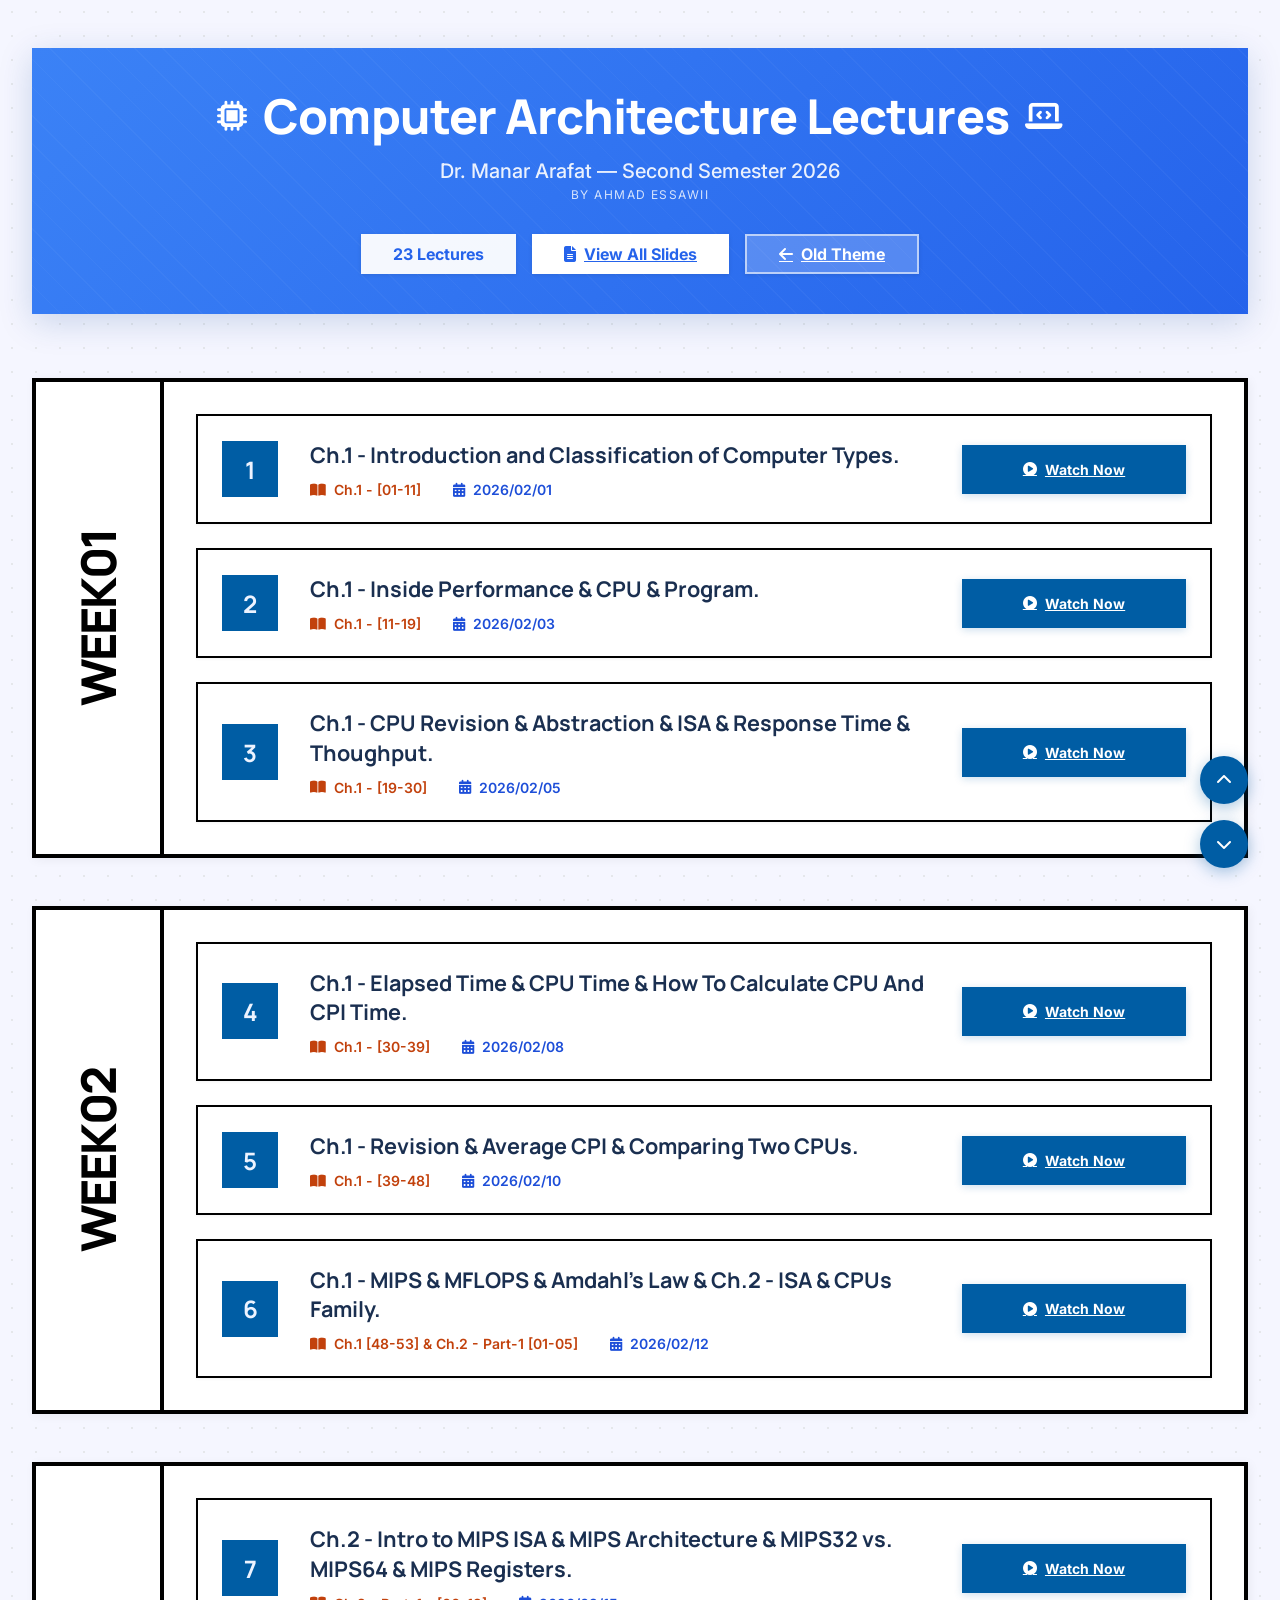
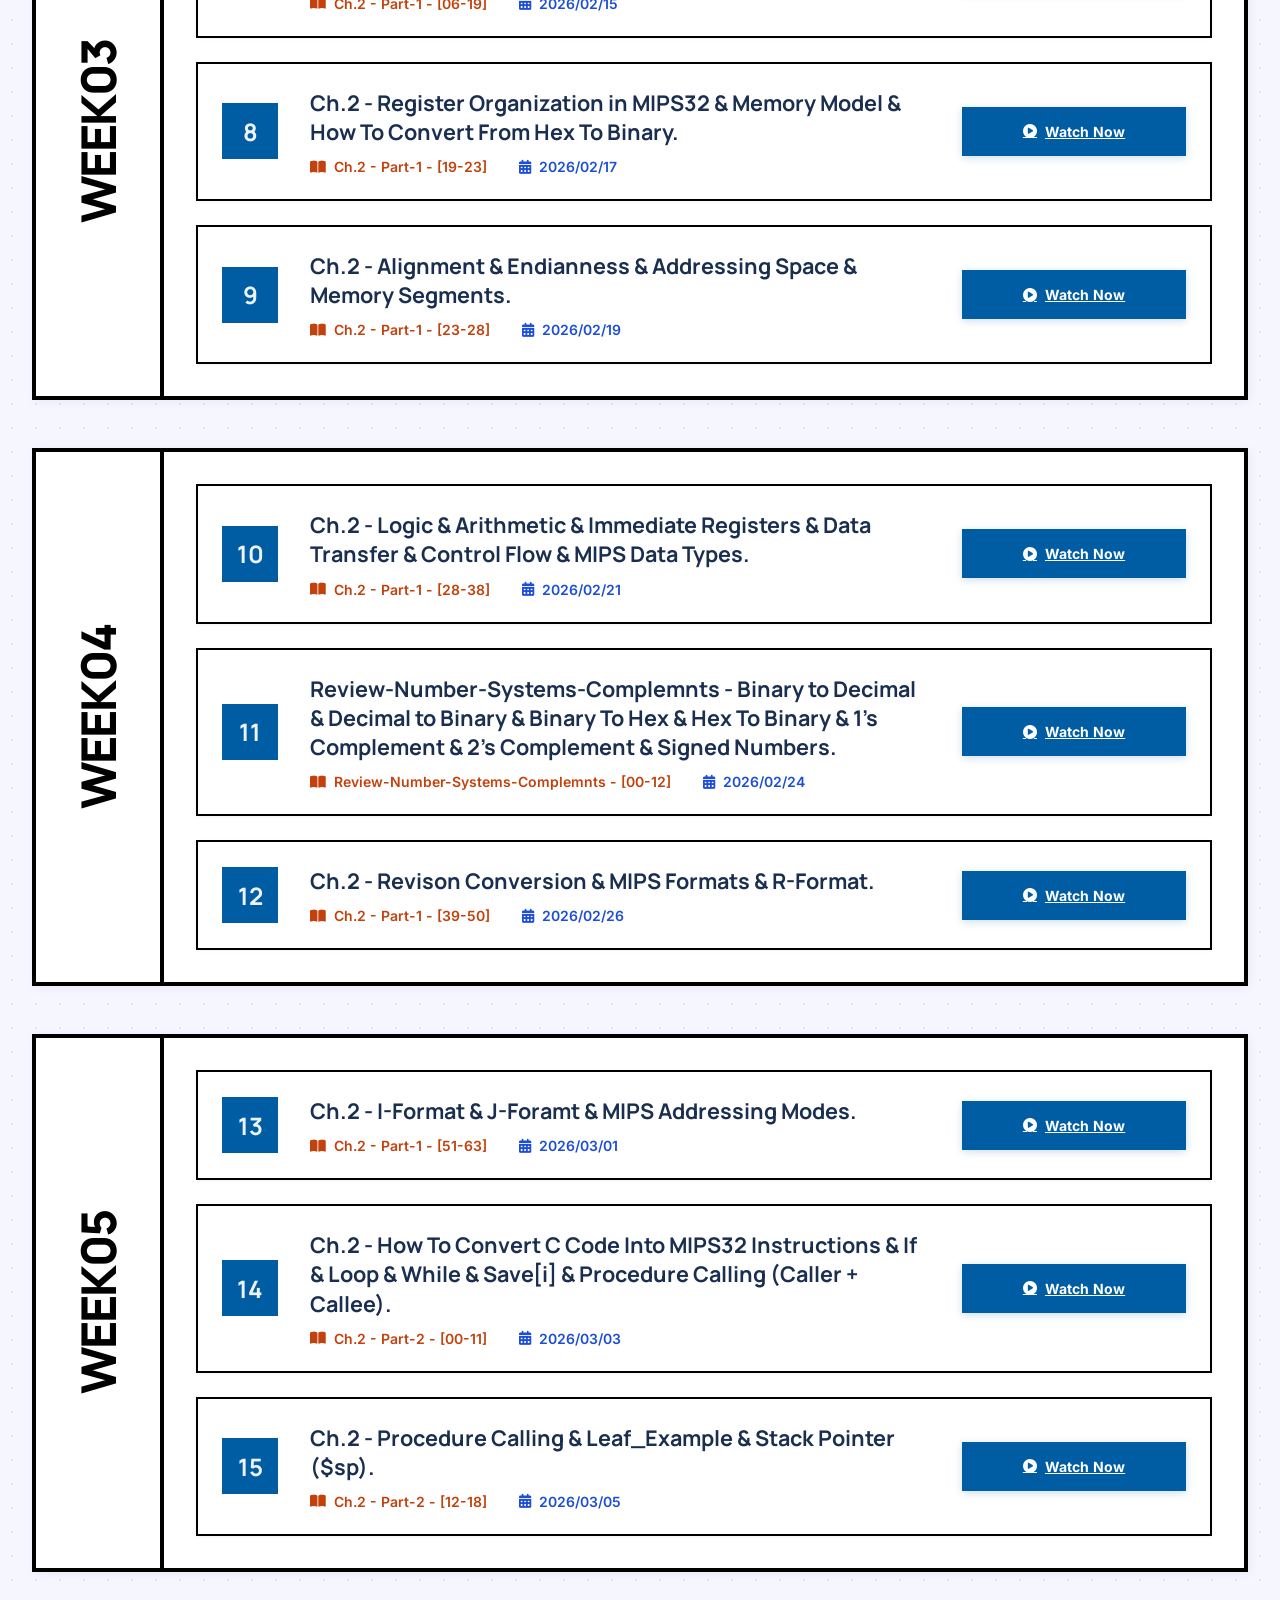
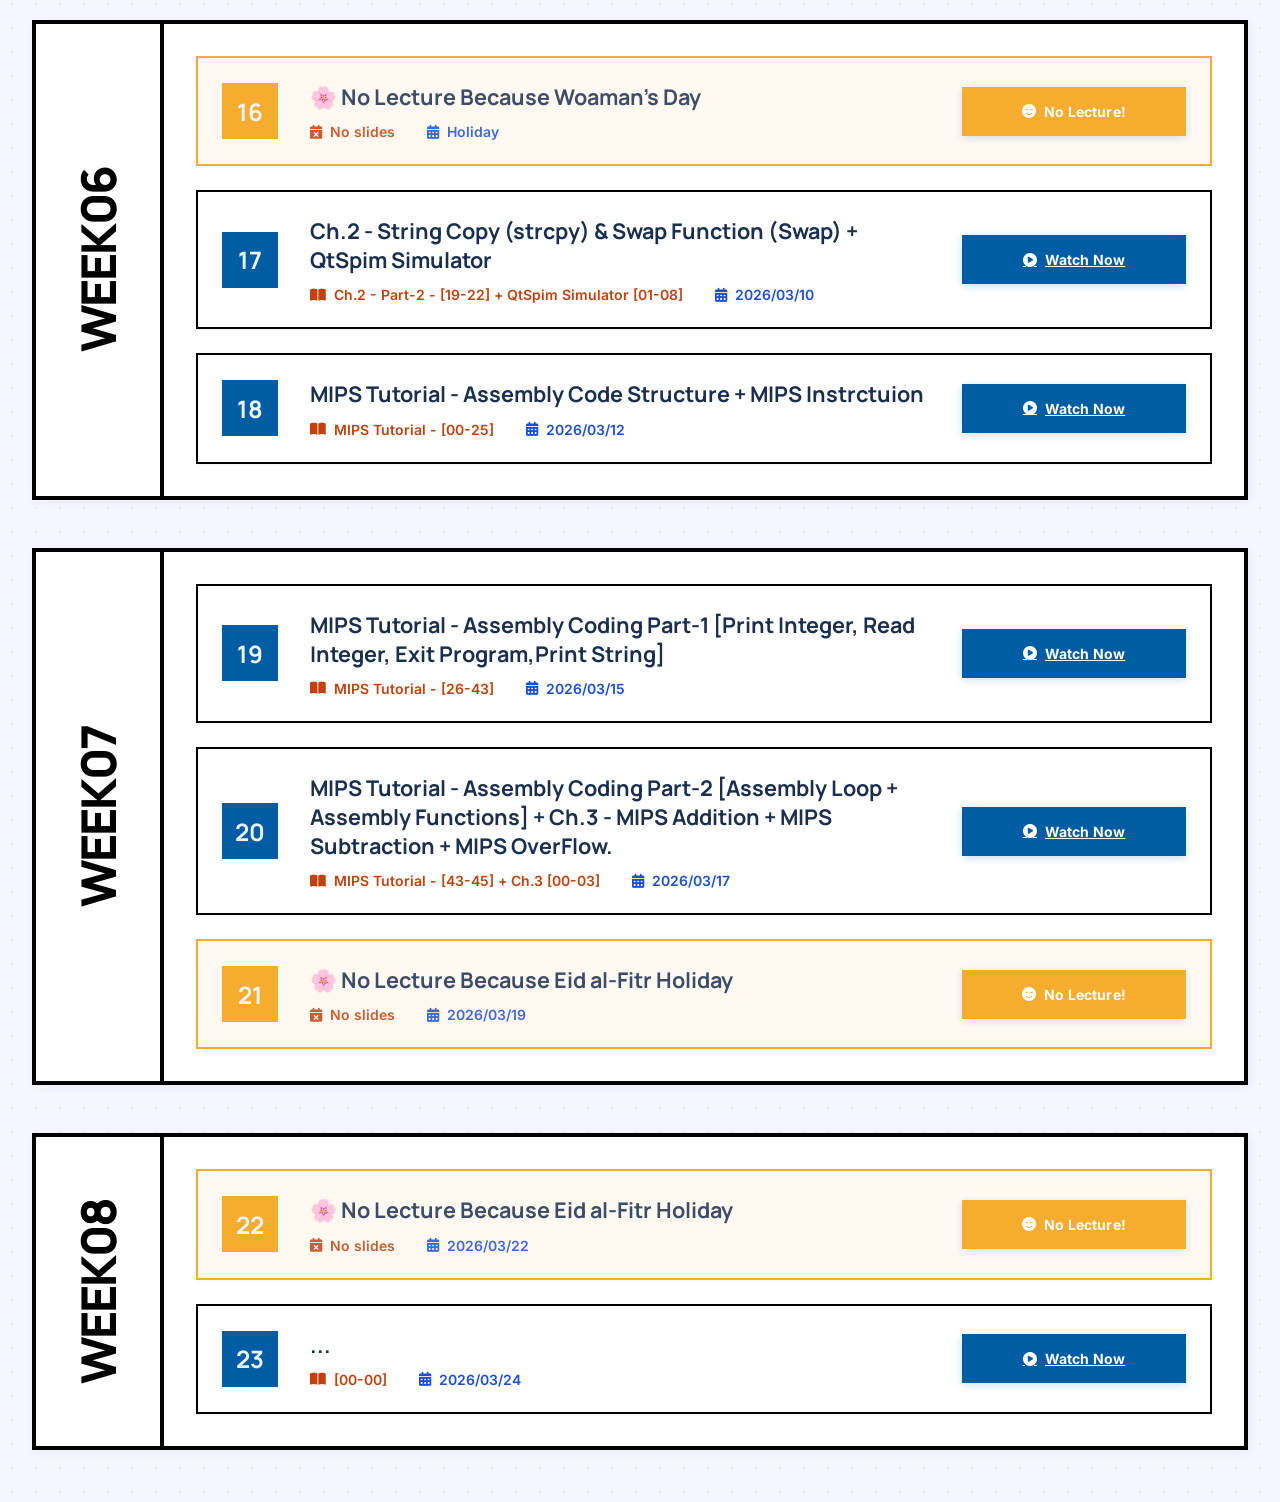
==== newTheme/index.html @ 85b8fc2b "update everything xd" ====
<!doctype html>
<html lang="en">

<head>
  <meta charset="utf-8" />
  <meta name="viewport" content="width=device-width, initial-scale=1.0" />
  <title>Computer Architecture Lectures</title>
  <link rel="stylesheet" href="https://cdnjs.cloudflare.com/ajax/libs/font-awesome/6.5.1/css/all.min.css" />
  <link rel="preconnect" href="https://fonts.googleapis.com" />
  <link rel="preconnect" href="https://fonts.gstatic.com" crossorigin />
  <link
    href="https://fonts.googleapis.com/css2?family=Manrope:wght@400;600;700;800;900&family=IBM+Plex+Mono:wght@400;600;700&family=Inter:wght@400;500;600&display=swap"
    rel="stylesheet" />
  <link rel="stylesheet" href="style.css" />
</head>

<body>
  <div class="page-wrapper" id="header">
    <div class="floating-nav">
      <button class="nav-btn" onclick="window.scrollTo({ top: 0, behavior: 'smooth' })" title="Back to Top">
        <i class="fa-solid fa-chevron-up"></i>
      </button>
      <button class="nav-btn" onclick="
            document
              .getElementById('bottom')
              .scrollIntoView({ behavior: 'smooth' })
          " title="Go to Bottom">
        <i class="fa-solid fa-chevron-down"></i>
      </button>
    </div>

    <main class="main-container">
      <section class="hero-section">
        <div class="hero-inner">
          <div class="hero-title-row">
            <i class="fa-solid fa-microchip hero-icon"></i>
            <h1 class="hero-title">Computer Architecture Lectures</h1>
            <i class="fa-solid fa-laptop-code hero-icon"></i>
          </div>
          <p class="hero-subtitle">
            Dr. Manar Arafat &mdash; Second Semester 2026
          </p>
          <p class="hero-byline">By Ahmad Essawii</p>
          <div class="hero-actions">
            <div class="hero-badge" id="total-lectures">Loading...</div>
            <a href="https://drive.google.com/drive/folders/1Nu-V8_5ODgDpgVkBrkpNK0esHLSWMZ2d" target="_blank" class="hero-btn">
              <i class="fa-solid fa-file-lines"></i>
              View All Slides
            </a>
            <a href="../old_theme/index.html" class="hero-btn" style="background:#fff3; color:#fff; border: 2px solid rgba(255,255,255,0.6);">
              <i class="fa-solid fa-arrow-left"></i>
              Old Theme
            </a>
          </div>
        </div>
      </section>

      <div class="weeks-container" id="weeks-container"></div>

      <div class="bottom-spacer" id="bottom"></div>
    </main>
  </div>

  <script src="script.js"></script>
</body>

</html>
---- newTheme/style.css ----
/* ===== IMPORTS ===== */
@import url('https://fonts.googleapis.com/css2?family=Manrope:wght@400;600;700;800;900&family=IBM+Plex+Mono:wght@400;600;700&family=Inter:wght@400;500;600&display=swap');
@import url('https://cdnjs.cloudflare.com/ajax/libs/font-awesome/6.5.1/css/all.min.css');

/* ===== CSS VARIABLES ===== */
:root {
  --primary: #005da4;
  --primary-dim: #00518f;
  --primary-container: #4fa4ff;
  --on-primary: #edf3ff;
  --surface: #f5f6ff;
  --surface-container: #dfe8ff;
  --surface-container-low: #ecf0ff;
  --surface-container-lowest: #ffffff;
  --on-surface: #1a2f50;
  --on-surface-variant: #485c80;
  --outline: #63779d;
  --outline-variant: #9aadd6;
  --background: #f5f6ff;
  --secondary: #a83206;
  --tertiary: #7c40a2;
  --error: #b31b25;

  --font-headline: 'Manrope', sans-serif;
  --font-body: 'Inter', sans-serif;
  --font-mono: 'IBM Plex Mono', monospace;

  --border-black: 4px solid #000;
  --card-border: 2px solid #000000;
  --transition-base: 0.2s ease;
  --shadow-card: 0 1px 3px rgba(0, 0, 0, 0.05);
  --shadow-card-hover: 0 2px 6px rgba(0, 0, 0, 0.08);
  --shadow-section: 2px 2px 10px 0px rgba(0, 0, 0, 0.05);
  --shadow-hero: 0 8px 32px rgba(0, 60, 140, 0.18);
  --radius: 0rem;
}

/* ===== RESET & BASE ===== */
*, *::before, *::after {
  box-sizing: border-box;
  margin: 0;
  padding: 0;
}

html {
  scroll-behavior: smooth;
  font-size: 16px;
}

body {
  font-family: var(--font-body);
  background-color: var(--background);
  color: var(--on-surface);
  min-height: 100vh;
  background-image: radial-gradient(#e5e7eb 1px, transparent 1px);
  background-size: 24px 24px;
  padding: 3rem 0;
  transition: background-color 0.3s, color 0.3s;
  -webkit-font-smoothing: antialiased;
}

/* ===== SELECTION ===== */
::selection {
  background-color: var(--primary-container);
  color: #002444;
}

/* ===== LAYOUT ===== */
.page-wrapper {
  min-height: 100vh;
  position: relative;
}

.main-container {
  max-width: 1900px;
  margin: 0 auto;
  padding: 0 1rem;
}

@media (min-width: 768px) {
  .main-container {
    padding: 0 2rem;
  }
}

/* ===== FLOATING NAV BUTTONS ===== */
.floating-nav {
  position: fixed;
  bottom: 2rem;
  right: 2rem;
  z-index: 50;
  display: flex;
  flex-direction: column;
  gap: 1rem;
}

.nav-btn {
  display: flex;
  align-items: center;
  justify-content: center;
  width: 3rem;
  height: 3rem;
  background-color: var(--primary);
  color: #fff;
  border: none;
  border-radius: 9999px;
  cursor: pointer;
  box-shadow: 0 4px 16px rgba(0, 93, 164, 0.35);
  transition: transform var(--transition-base), box-shadow var(--transition-base);
  font-size: 1rem;
}

.nav-btn:hover {
  transform: scale(1.1);
  box-shadow: 0 6px 20px rgba(0, 93, 164, 0.45);
}

/* ===== HERO SECTION ===== */
.hero-section {
  background: linear-gradient(135deg, #3b82f6 0%, #2563eb 100%);
  padding: 2.5rem;
  color: #fff;
  text-align: center;
  margin-bottom: 4rem;
  box-shadow: var(--shadow-hero);
  border-radius: var(--radius);
  position: relative;
  overflow: hidden;
}

.hero-section::before {
  content: '';
  position: absolute;
  inset: 0;
  background: repeating-linear-gradient(
    45deg,
    rgba(255,255,255,0.03) 0px,
    rgba(255,255,255,0.03) 1px,
    transparent 1px,
    transparent 20px
  );
  pointer-events: none;
}

.hero-inner {
  position: relative;
  z-index: 1;
}

.hero-title-row {
  display: flex;
  align-items: center;
  justify-content: center;
  gap: 1rem;
  margin-bottom: 1rem;
}

.hero-icon {
  font-size: 1.875rem;
}

.hero-title {
  font-family: var(--font-headline);
  font-size: clamp(1.75rem, 5vw, 3rem);
  font-weight: 800;
  line-height: 1.15;
  letter-spacing: -0.02em;
}

.hero-subtitle {
  font-size: 1.25rem;
  opacity: 0.9;
  margin-bottom: 0.25rem;
  font-weight: 500;
}

.hero-byline {
  font-size: 0.75rem;
  text-transform: uppercase;
  letter-spacing: 0.12em;
  opacity: 0.8;
  margin-bottom: 2rem;
}

.hero-actions {
  display: flex;
  justify-content: center;
  gap: 1rem;
  flex-wrap: wrap;
}

.hero-badge {
  background-color: rgba(255, 255, 255, 0.95);
  color: #2563eb;
  padding: 0.5rem 2rem;
  font-weight: 700;
  font-size: 1rem;
  border-radius: var(--radius);
  box-shadow: 0 1px 4px rgba(0,0,0,0.1);
  display: inline-flex;
  align-items: center;
}

.hero-btn {
  background-color: #fff;
  color: #2563eb;
  padding: 0.5rem 2rem;
  font-weight: 700;
  font-size: 1rem;
  border-radius: var(--radius);
  border: none;
  cursor: pointer;
  display: inline-flex;
  align-items: center;
  gap: 0.5rem;
  box-shadow: 0 1px 4px rgba(0,0,0,0.1);
  transition: background-color var(--transition-base);
  font-family: var(--font-body);
}

.hero-btn:hover {
  background-color: #eff6ff;
}

/* ===== WEEKS CONTAINER ===== */
.weeks-container {
  display: flex;
  flex-direction: column;
  gap: 3rem;
}

/* ===== WEEK BLOCK ===== */
.week-block {
  display: flex;
  border: var(--border-black);
  background-color: var(--surface-container-lowest);
  box-shadow: var(--shadow-section);
}

/* ===== WEEK LABEL (VERTICAL TEXT) ===== */
.week-label-col {
  width: 8rem;
  background-color: var(--surface-container-lowest);
  border-right: var(--border-black);
  display: flex;
  align-items: center;
  justify-content: center;
  padding: 3rem 0;
  flex-shrink: 0;
}

.week-label-text {
  writing-mode: vertical-rl;
  transform: rotate(180deg);
  font-family: var(--font-headline);
  font-weight: 900;
  font-size: 3rem;
  letter-spacing: -0.04em;
  text-transform: uppercase;
  color: #000;
  line-height: 1;
}

/* ===== WEEK CONTENT ===== */
.week-content {
  flex: 1;
  padding: 2rem;
  display: flex;
  flex-direction: column;
  gap: 1.5rem;
}

/* ===== LECTURE CARD ===== */
.lecture-card {
  border: var(--card-border);
  background-color: var(--surface-container-lowest);
  padding: 1.5rem;
  display: flex;
  flex-direction: column;
  align-items: center;
  gap: 2rem;
  box-shadow: var(--shadow-card);
  transition: transform var(--transition-base), box-shadow var(--transition-base);
  border-radius: var(--radius);
}

.lecture-card:hover {
  transform: translateY(-1px);
  box-shadow: var(--shadow-card-hover);
}

@media (min-width: 1024px) {
  .lecture-card {
    flex-direction: row;
  }
}

/* ===== LECTURE NUMBER BADGE ===== */
.lecture-number {
  flex-shrink: 0;
}

.lecture-num-badge {
  background-color: var(--primary);
  color: var(--on-primary);
  width: 3.5rem;
  height: 3.5rem;
  display: flex;
  align-items: center;
  justify-content: center;
  font-weight: 700;
  font-size: 1.5rem;
  font-family: var(--font-headline);
  border-radius: var(--radius);
  flex-shrink: 0;
}

/* ===== LECTURE INFO ===== */
.lecture-info {
  flex: 1;
  text-align: left;
}

.lecture-title {
  font-family: var(--font-headline);
  font-size: 1.35rem;
  font-weight: 700;
  color: var(--on-surface);
  margin-bottom: 0.75rem;
  line-height: 1.35;
}

.lecture-meta {
  display: flex;
  flex-wrap: wrap;
  gap: 2rem;
}

.meta-item {
  display: flex;
  align-items: center;
  gap: 0.5rem;
  font-size: 0.875rem;
  font-weight: 600;
}

.meta-item.chapter {
  color: #c2410c;
}

.meta-item.date {
  color: #1d4ed8;
}

/* ===== WATCH BUTTON ===== */
.watch-btn-wrap {
  flex-shrink: 0;
  width: 100%;
}

@media (min-width: 1024px) {
  .watch-btn-wrap {
    width: auto;
  }
}

.watch-btn {
  width: 100%;
  background-color: var(--primary);
  color: #fff;
  border: none;
  border-radius: var(--radius);
  padding: 1rem 2rem;
  font-size: 0.875rem;
  font-weight: 700;
  font-family: var(--font-body);
  display: inline-flex;
  align-items: center;
  justify-content: center;
  gap: 0.5rem;
  cursor: pointer;
  box-shadow: 0 2px 8px rgba(0, 93, 164, 0.2);
  transition: background-color var(--transition-base), box-shadow var(--transition-base), transform var(--transition-base);
  min-width: 14rem;
  letter-spacing: 0.01em;
}

@media (min-width: 1024px) {
  .watch-btn {
    width: 14rem;
  }
}

.watch-btn:hover {
  background-color: var(--primary-dim);
  box-shadow: 0 4px 12px rgba(0, 93, 164, 0.3);
  transform: translateY(-1px);
}

.watch-btn:active {
  transform: translateY(0);
}

/* ===== HOLIDAY CARD VARIANT ===== */
.lecture-card--holiday {
  background-color: #fff9f0;
  border-color: #f59e0b;
  opacity: 0.85;
}

.lecture-num-badge--holiday {
  background-color: #f59e0b;
}

.watch-btn--holiday {
  background-color: #f59e0b;
  cursor: pointer;
}

.watch-btn--holiday:hover {
  background-color: #d97706;
}

/* ===== SPACER ===== */
.bottom-spacer {
  height: 0.25rem;
}

/* ===== RESPONSIVE ADJUSTMENTS ===== */
@media (max-width: 640px) {
  .hero-title-row {
    flex-direction: column;
    gap: 0.5rem;
  }

  .hero-icon {
    font-size: 1.5rem;
  }

  .week-label-col {
    width: 3rem;
  }

  .week-label-text {
    font-size: 1.25rem;
  }

  .week-content {
    padding: 1rem;
  }

  .lecture-title {
    font-size: 1.1rem;
  }

  .lecture-meta {
    gap: 0.75rem;
  }
}

@media (max-width: 480px) {
  body {
    padding: 1.5rem 0;
  }

  .hero-section {
    padding: 1.5rem 1rem;
    margin-bottom: 2rem;
  }

  .floating-nav {
    bottom: 1rem;
    right: 1rem;
  }
}
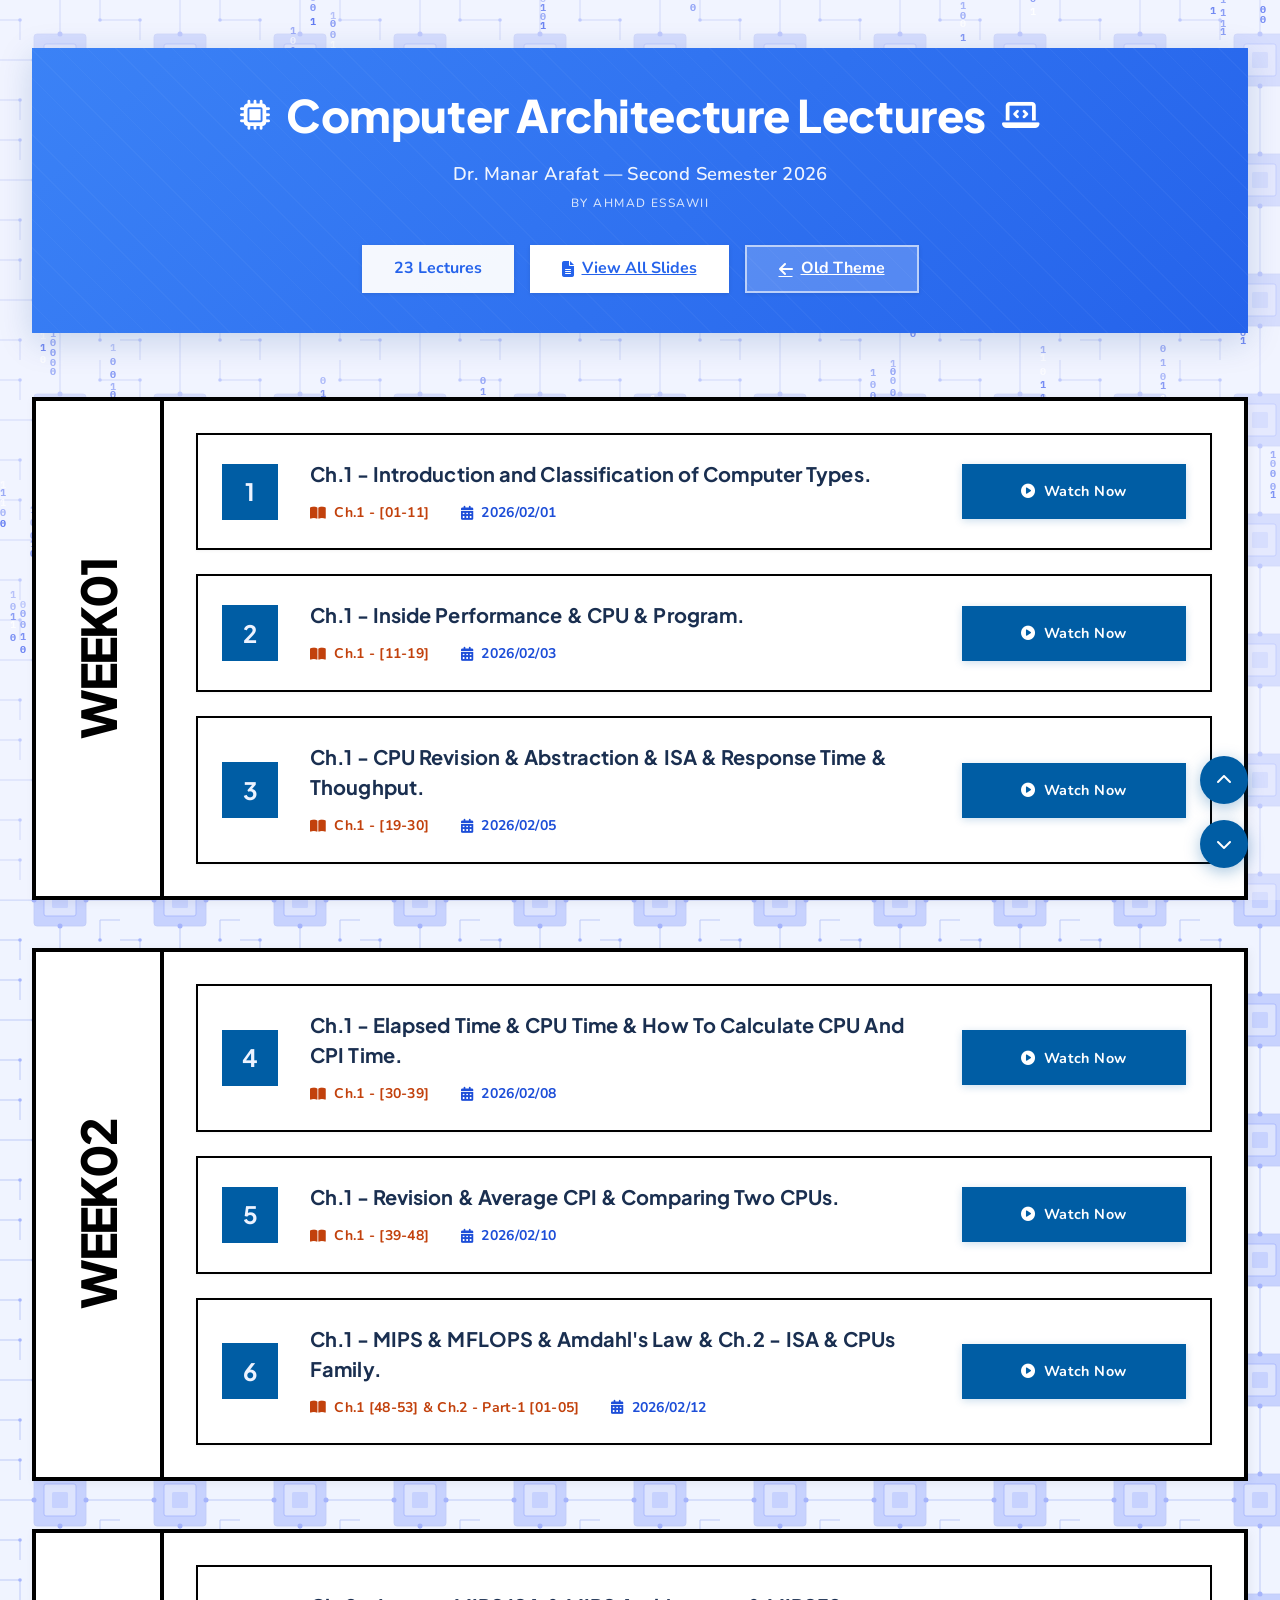
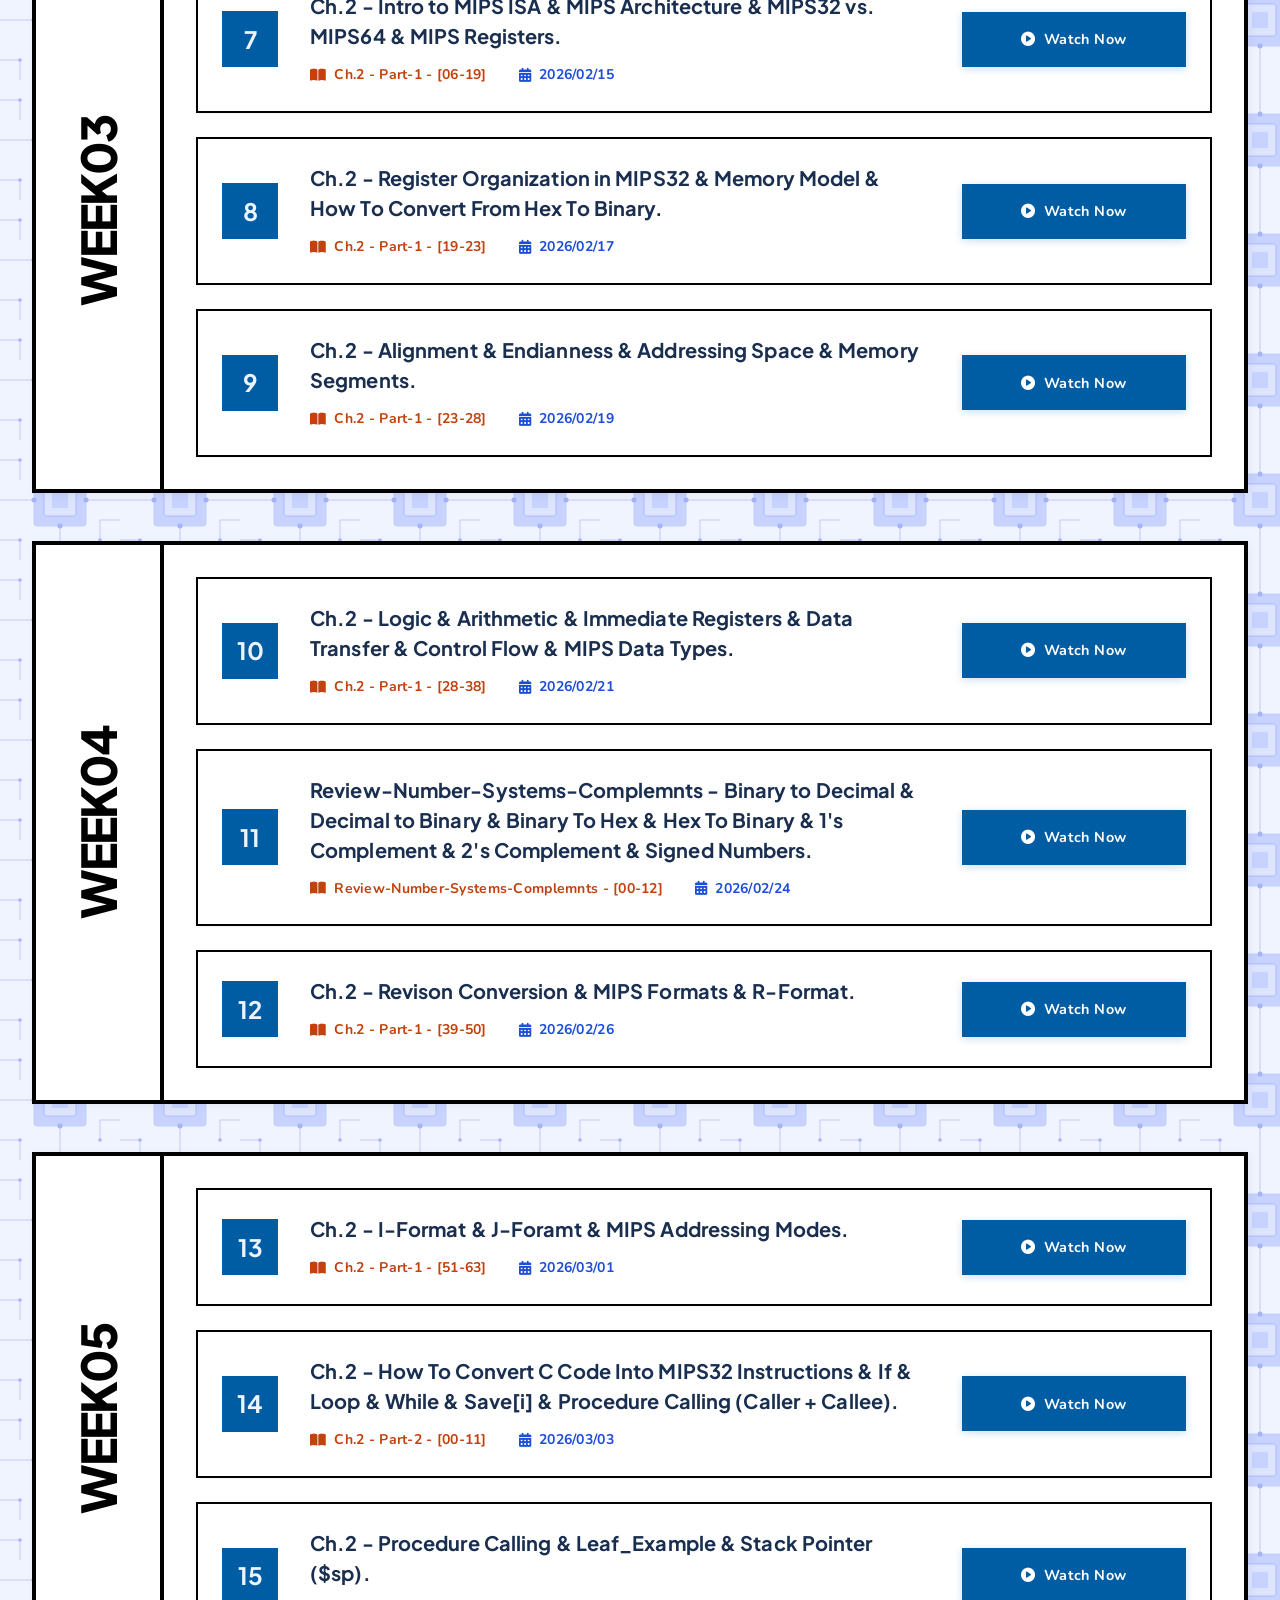
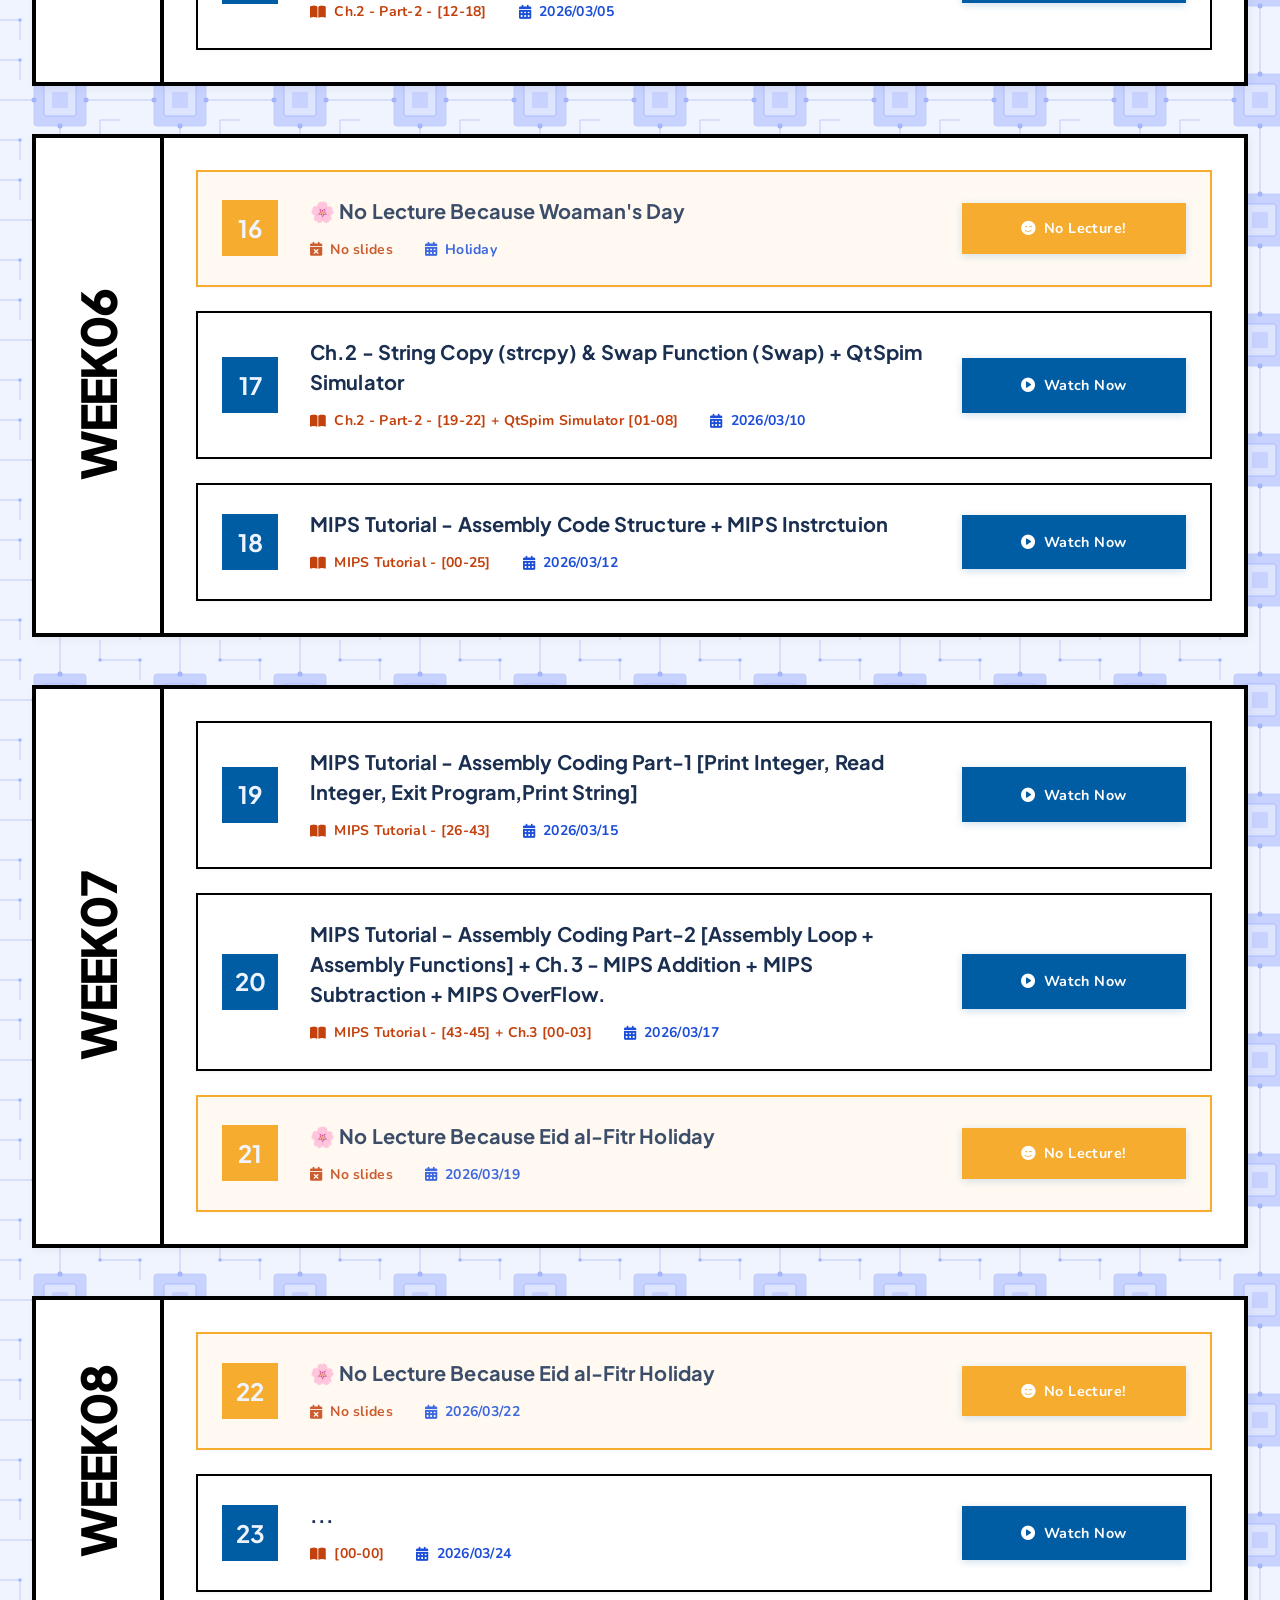
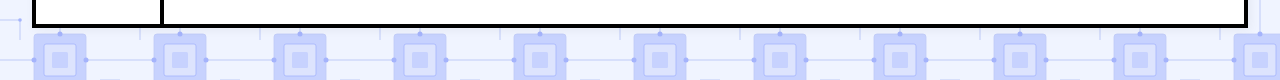
==== commit 8ca21b32: "adding bg and 1,0 video animations" ====
--- a/newTheme/index.html
+++ b/newTheme/index.html
@@ -9,12 +9,14 @@
   <link rel="preconnect" href="https://fonts.googleapis.com" />
   <link rel="preconnect" href="https://fonts.gstatic.com" crossorigin />
   <link
-    href="https://fonts.googleapis.com/css2?family=Manrope:wght@400;600;700;800;900&family=IBM+Plex+Mono:wght@400;600;700&family=Inter:wght@400;500;600&display=swap"
+    href="https://fonts.googleapis.com/css2?family=Plus+Jakarta+Sans:wght@400;500;600;700;800;900&family=Nunito:wght@400;500;600;700;800&family=IBM+Plex+Mono:wght@400;600;700&display=swap"
     rel="stylesheet" />
   <link rel="stylesheet" href="style.css" />
 </head>
 
 <body>
+  <!-- Binary Rain Background Canvas -->
+  <canvas id="binary-canvas"></canvas>
   <div class="page-wrapper" id="header">
     <div class="floating-nav">
       <button class="nav-btn" onclick="window.scrollTo({ top: 0, behavior: 'smooth' })" title="Back to Top">
--- a/newTheme/style.css
+++ b/newTheme/style.css
@@ -1,5 +1,5 @@
 /* ===== IMPORTS ===== */
-@import url('https://fonts.googleapis.com/css2?family=Manrope:wght@400;600;700;800;900&family=IBM+Plex+Mono:wght@400;600;700&family=Inter:wght@400;500;600&display=swap');
+@import url('https://fonts.googleapis.com/css2?family=Plus+Jakarta+Sans:wght@400;500;600;700;800;900&family=Nunito:wght@400;500;600;700;800&family=IBM+Plex+Mono:wght@400;600;700&display=swap');
 @import url('https://cdnjs.cloudflare.com/ajax/libs/font-awesome/6.5.1/css/all.min.css');
 
 /* ===== CSS VARIABLES ===== */
@@ -21,8 +21,8 @@
   --tertiary: #7c40a2;
   --error: #b31b25;
 
-  --font-headline: 'Manrope', sans-serif;
-  --font-body: 'Inter', sans-serif;
+  --font-headline: 'Plus Jakarta Sans', sans-serif;
+  --font-body: 'Nunito', sans-serif;
   --font-mono: 'IBM Plex Mono', monospace;
 
   --border-black: 4px solid #000;
@@ -49,14 +49,30 @@
 
 body {
   font-family: var(--font-body);
-  background-color: var(--background);
+  background-color: #f0f4ff;
   color: var(--on-surface);
   min-height: 100vh;
-  background-image: radial-gradient(#e5e7eb 1px, transparent 1px);
-  background-size: 24px 24px;
+  background-image: url("data:image/svg+xml,%3Csvg xmlns='http://www.w3.org/2000/svg' width='120' height='120' viewBox='0 0 120 120'%3E%3Cdefs%3E%3Cstyle%3E.t%7Bstroke:%23bfcaf8;stroke-width:1;fill:none%7D.d%7Bfill:%23a5b4fc%7D.c%7Bfill:%23c7d2fe;stroke:%23bfcaf8;stroke-width:0.8%7D%3C/style%3E%3C/defs%3E%3Crect width='120' height='120' fill='%23f0f4ff'/%3E%3Cline class='t' x1='0' y1='60' x2='34' y2='60'/%3E%3Cline class='t' x1='86' y1='60' x2='120' y2='60'/%3E%3Cline class='t' x1='60' y1='0' x2='60' y2='34'/%3E%3Cline class='t' x1='60' y1='86' x2='60' y2='120'/%3E%3Cline class='t' x1='0' y1='20' x2='20' y2='20'/%3E%3Cline class='t' x1='20' y1='20' x2='20' y2='40'/%3E%3Cline class='t' x1='100' y1='80' x2='120' y2='80'/%3E%3Cline class='t' x1='100' y1='80' x2='100' y2='100'/%3E%3Cline class='t' x1='0' y1='100' x2='20' y2='100'/%3E%3Cline class='t' x1='20' y1='100' x2='20' y2='120'/%3E%3Cline class='t' x1='100' y1='0' x2='100' y2='20'/%3E%3Cline class='t' x1='100' y1='20' x2='120' y2='20'/%3E%3Crect class='c' x='34' y='34' width='52' height='52' rx='3'/%3E%3Crect x='44' y='44' width='32' height='32' rx='2' fill='%23dde4fd' stroke='%23a5b4fc' stroke-width='0.8'/%3E%3Crect x='52' y='52' width='16' height='16' rx='1.5' fill='%23c7d2fe'/%3E%3Ccircle class='d' cx='34' cy='60' r='2.5'/%3E%3Ccircle class='d' cx='86' cy='60' r='2.5'/%3E%3Ccircle class='d' cx='60' cy='34' r='2.5'/%3E%3Ccircle class='d' cx='60' cy='86' r='2.5'/%3E%3Ccircle class='d' cx='20' cy='20' r='1.8'/%3E%3Ccircle class='d' cx='100' cy='100' r='1.8'/%3E%3Ccircle class='d' cx='20' cy='100' r='1.8'/%3E%3Ccircle class='d' cx='100' cy='20' r='1.8'/%3E%3C/svg%3E");
+  background-size: 120px 120px;
   padding: 3rem 0;
   transition: background-color 0.3s, color 0.3s;
   -webkit-font-smoothing: antialiased;
+  -moz-osx-font-smoothing: grayscale;
+  line-height: 1.7;
+  font-size: 16px;
+  font-weight: 500;
+}
+
+/* ===== BINARY RAIN CANVAS ===== */
+#binary-canvas {
+  position: fixed;
+  top: 0;
+  left: 0;
+  width: 100%;
+  height: 100%;
+  z-index: 0;
+  pointer-events: none;
+  opacity: 0.85;
 }
 
 /* ===== SELECTION ===== */
@@ -69,6 +85,7 @@
 .page-wrapper {
   min-height: 100vh;
   position: relative;
+  z-index: 1;
 }
 
 .main-container {
@@ -161,17 +178,18 @@
 
 .hero-title {
   font-family: var(--font-headline);
-  font-size: clamp(1.75rem, 5vw, 3rem);
+  font-size: clamp(1.6rem, 4.5vw, 2.8rem);
   font-weight: 800;
-  line-height: 1.15;
-  letter-spacing: -0.02em;
+  line-height: 1.2;
+  letter-spacing: -0.01em;
 }
 
 .hero-subtitle {
-  font-size: 1.25rem;
-  opacity: 0.9;
+  font-size: 1.15rem;
+  opacity: 0.92;
   margin-bottom: 0.25rem;
-  font-weight: 500;
+  font-weight: 600;
+  letter-spacing: 0.01em;
 }
 
 .hero-byline {
@@ -323,11 +341,12 @@
 
 .lecture-title {
   font-family: var(--font-headline);
-  font-size: 1.35rem;
+  font-size: 1.25rem;
   font-weight: 700;
   color: var(--on-surface);
   margin-bottom: 0.75rem;
-  line-height: 1.35;
+  line-height: 1.5;
+  letter-spacing: 0.005em;
 }
 
 .lecture-meta {
@@ -341,7 +360,8 @@
   align-items: center;
   gap: 0.5rem;
   font-size: 0.875rem;
-  font-weight: 600;
+  font-weight: 700;
+  letter-spacing: 0.02em;
 }
 
 .meta-item.chapter {
@@ -370,8 +390,8 @@
   color: #fff;
   border: none;
   border-radius: var(--radius);
-  padding: 1rem 2rem;
-  font-size: 0.875rem;
+  padding: 0.95rem 2rem;
+  font-size: 0.9rem;
   font-weight: 700;
   font-family: var(--font-body);
   display: inline-flex;
@@ -382,7 +402,8 @@
   box-shadow: 0 2px 8px rgba(0, 93, 164, 0.2);
   transition: background-color var(--transition-base), box-shadow var(--transition-base), transform var(--transition-base);
   min-width: 14rem;
-  letter-spacing: 0.01em;
+  letter-spacing: 0.03em;
+  text-decoration: none;
 }
 
 @media (min-width: 1024px) {
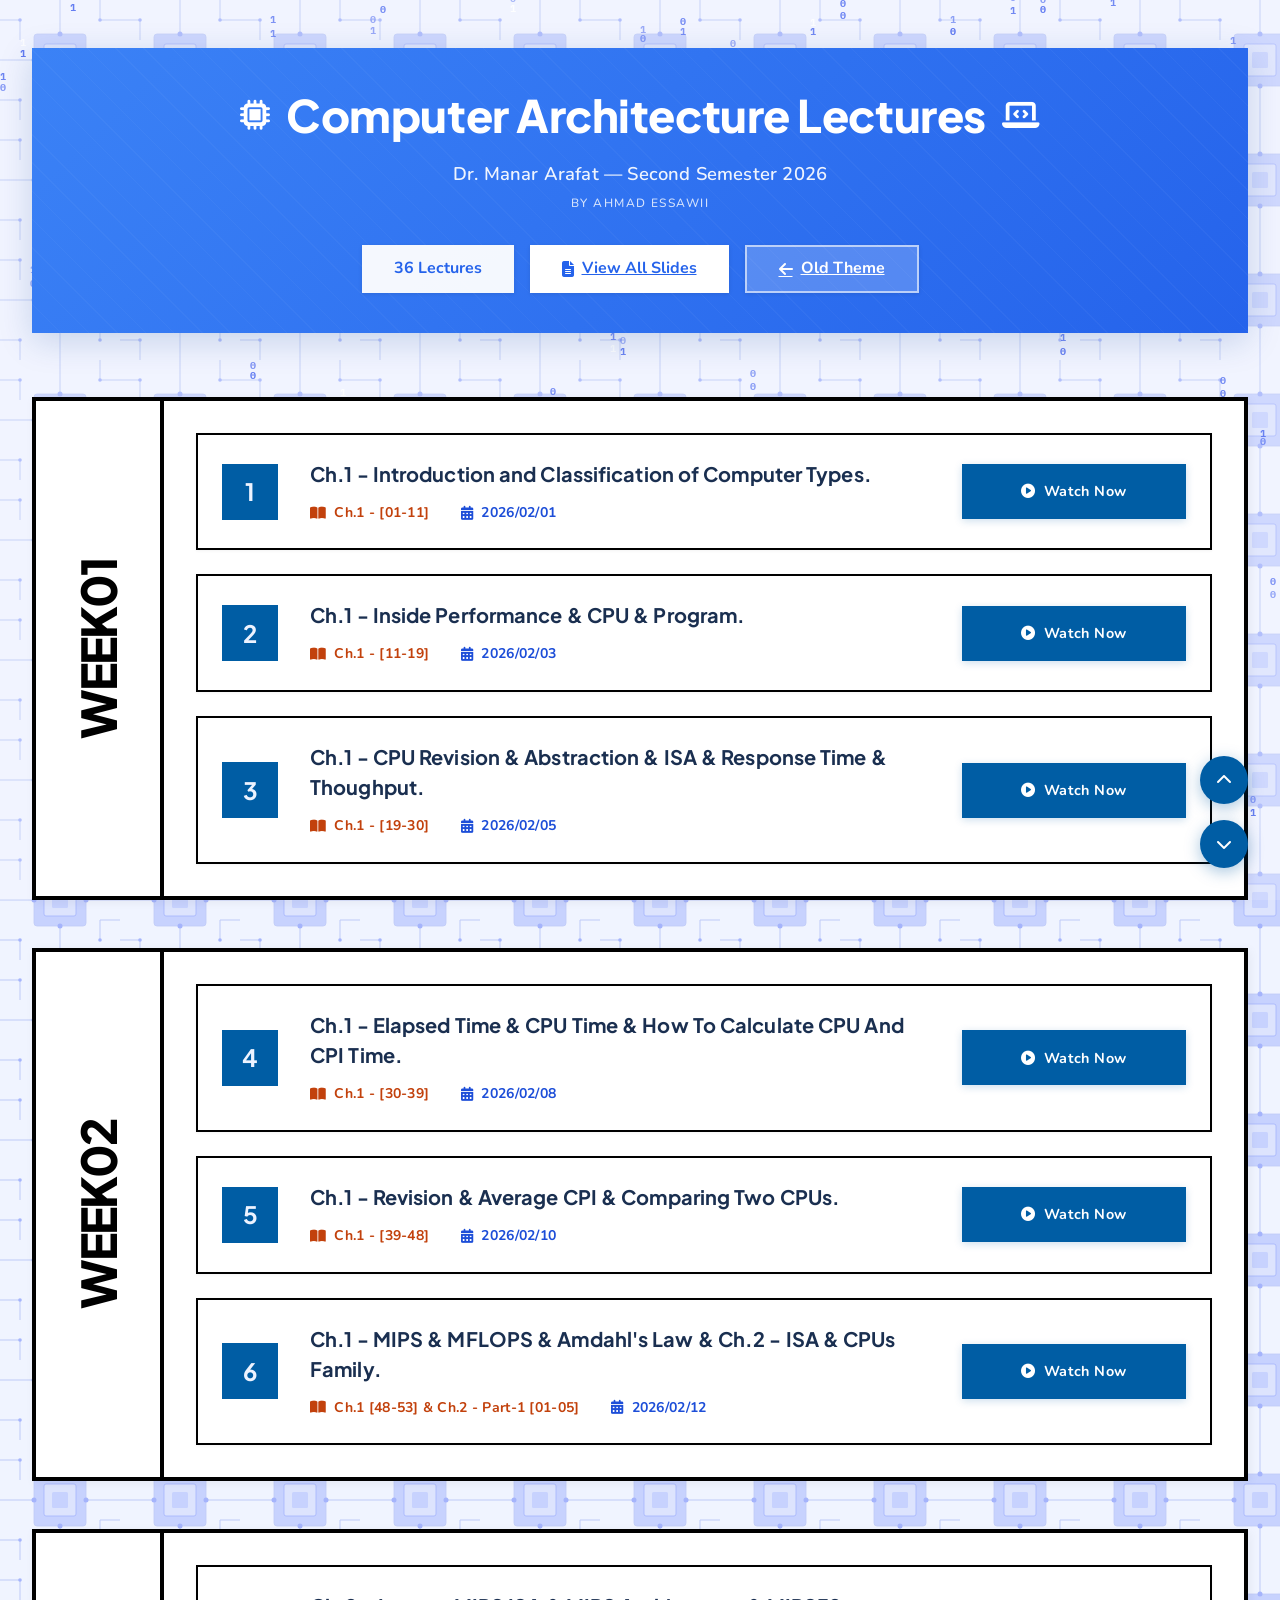
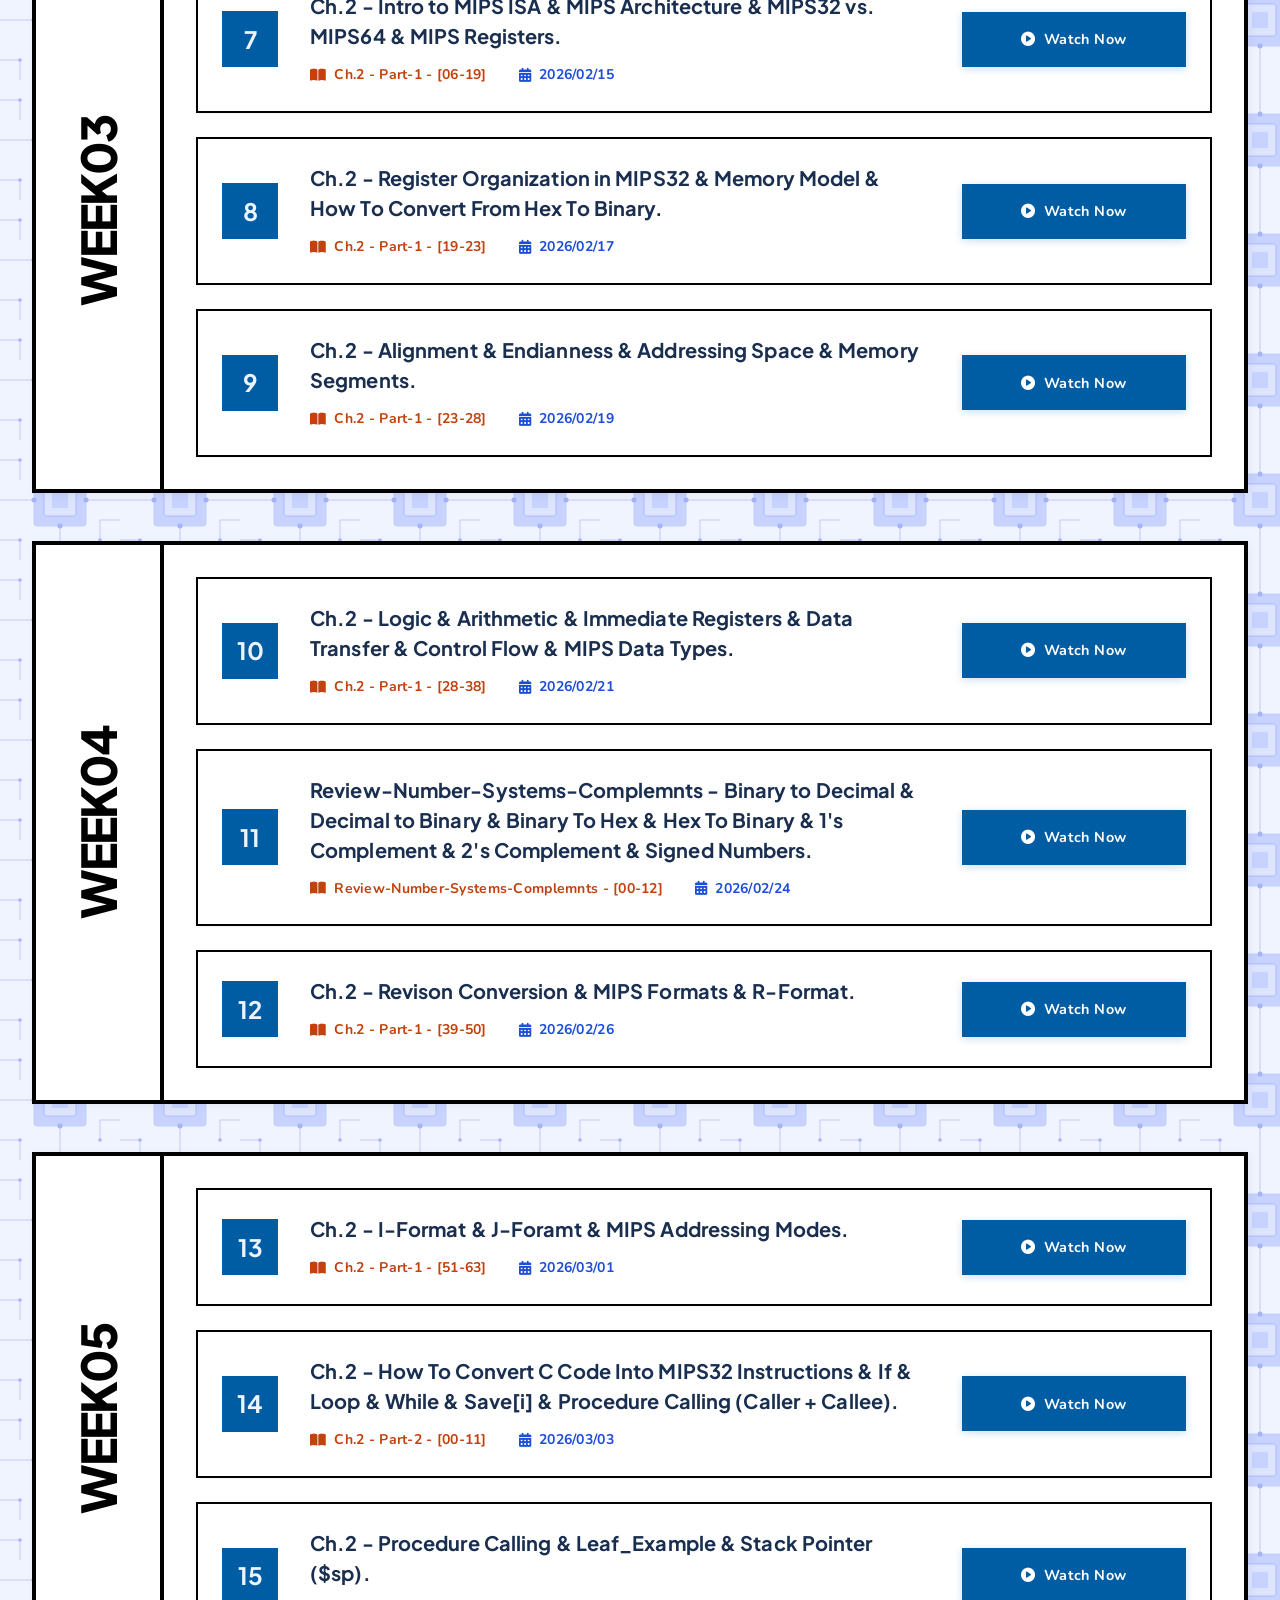
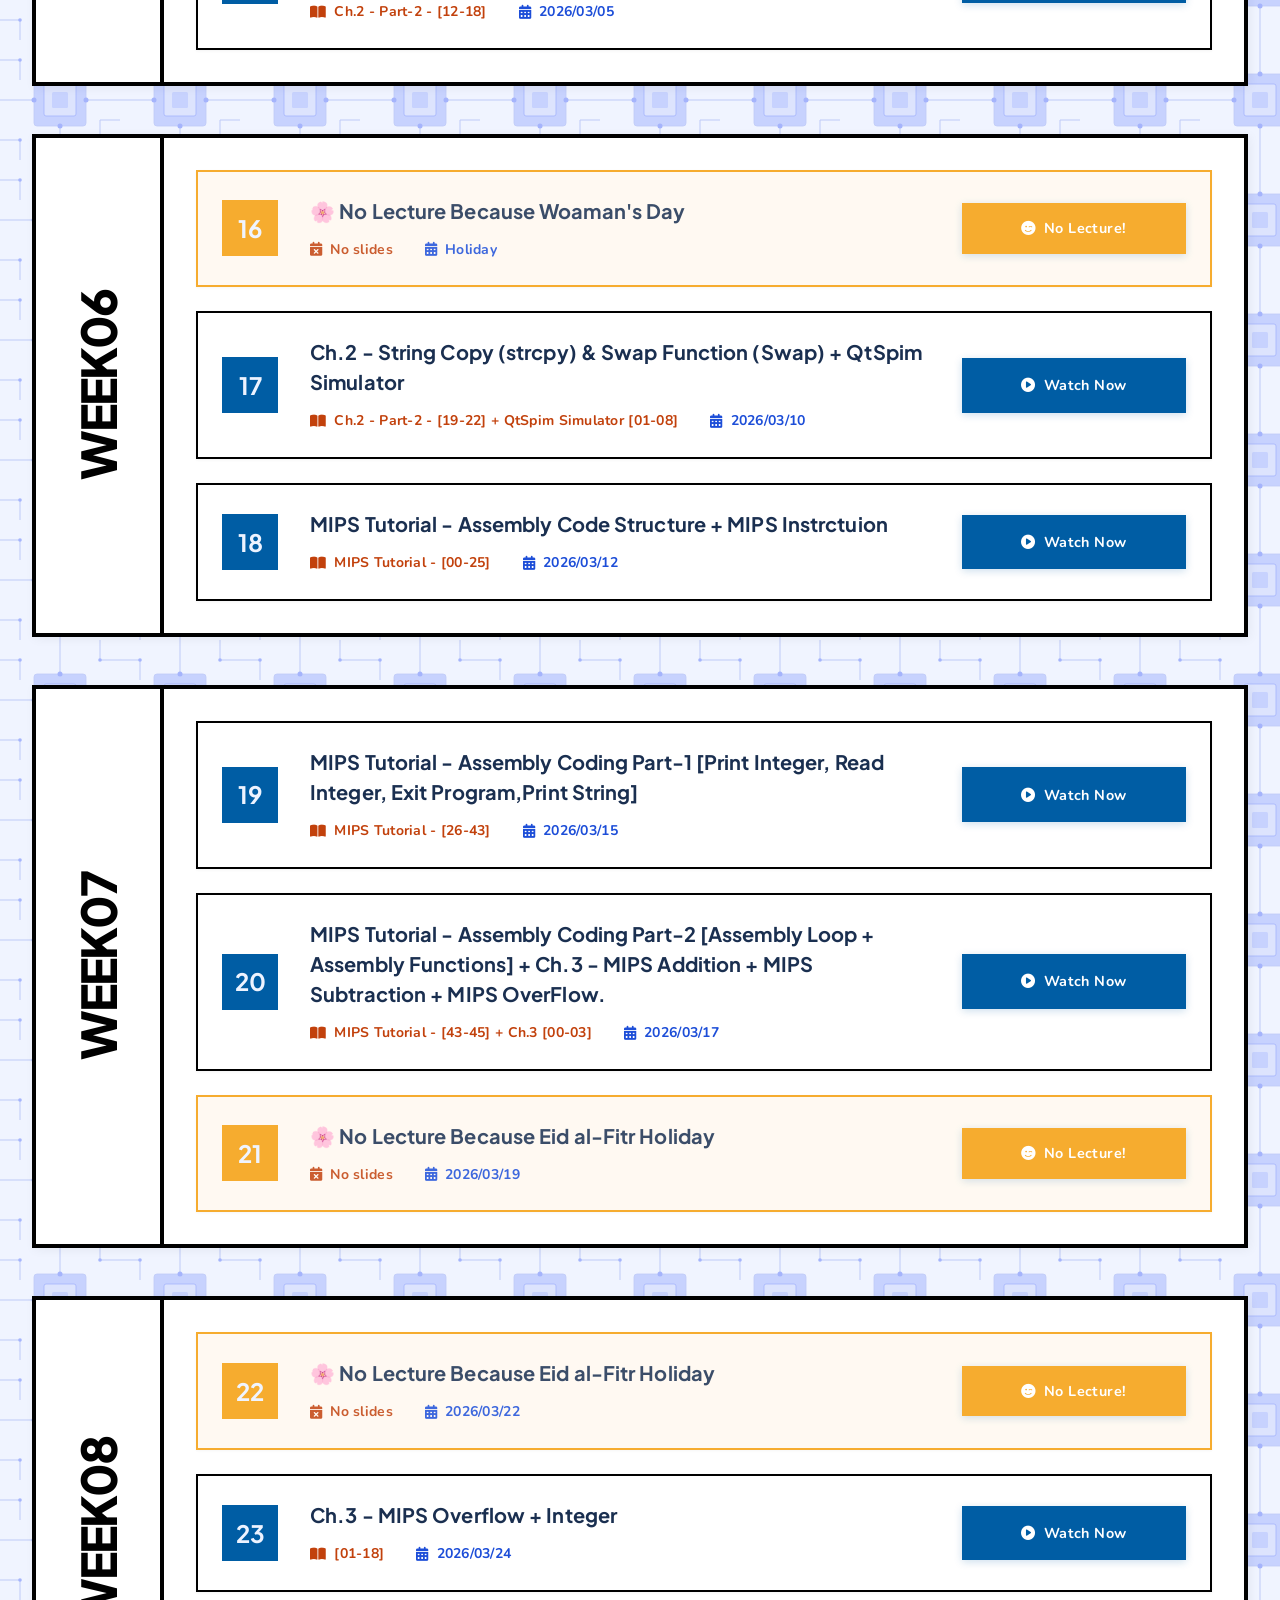
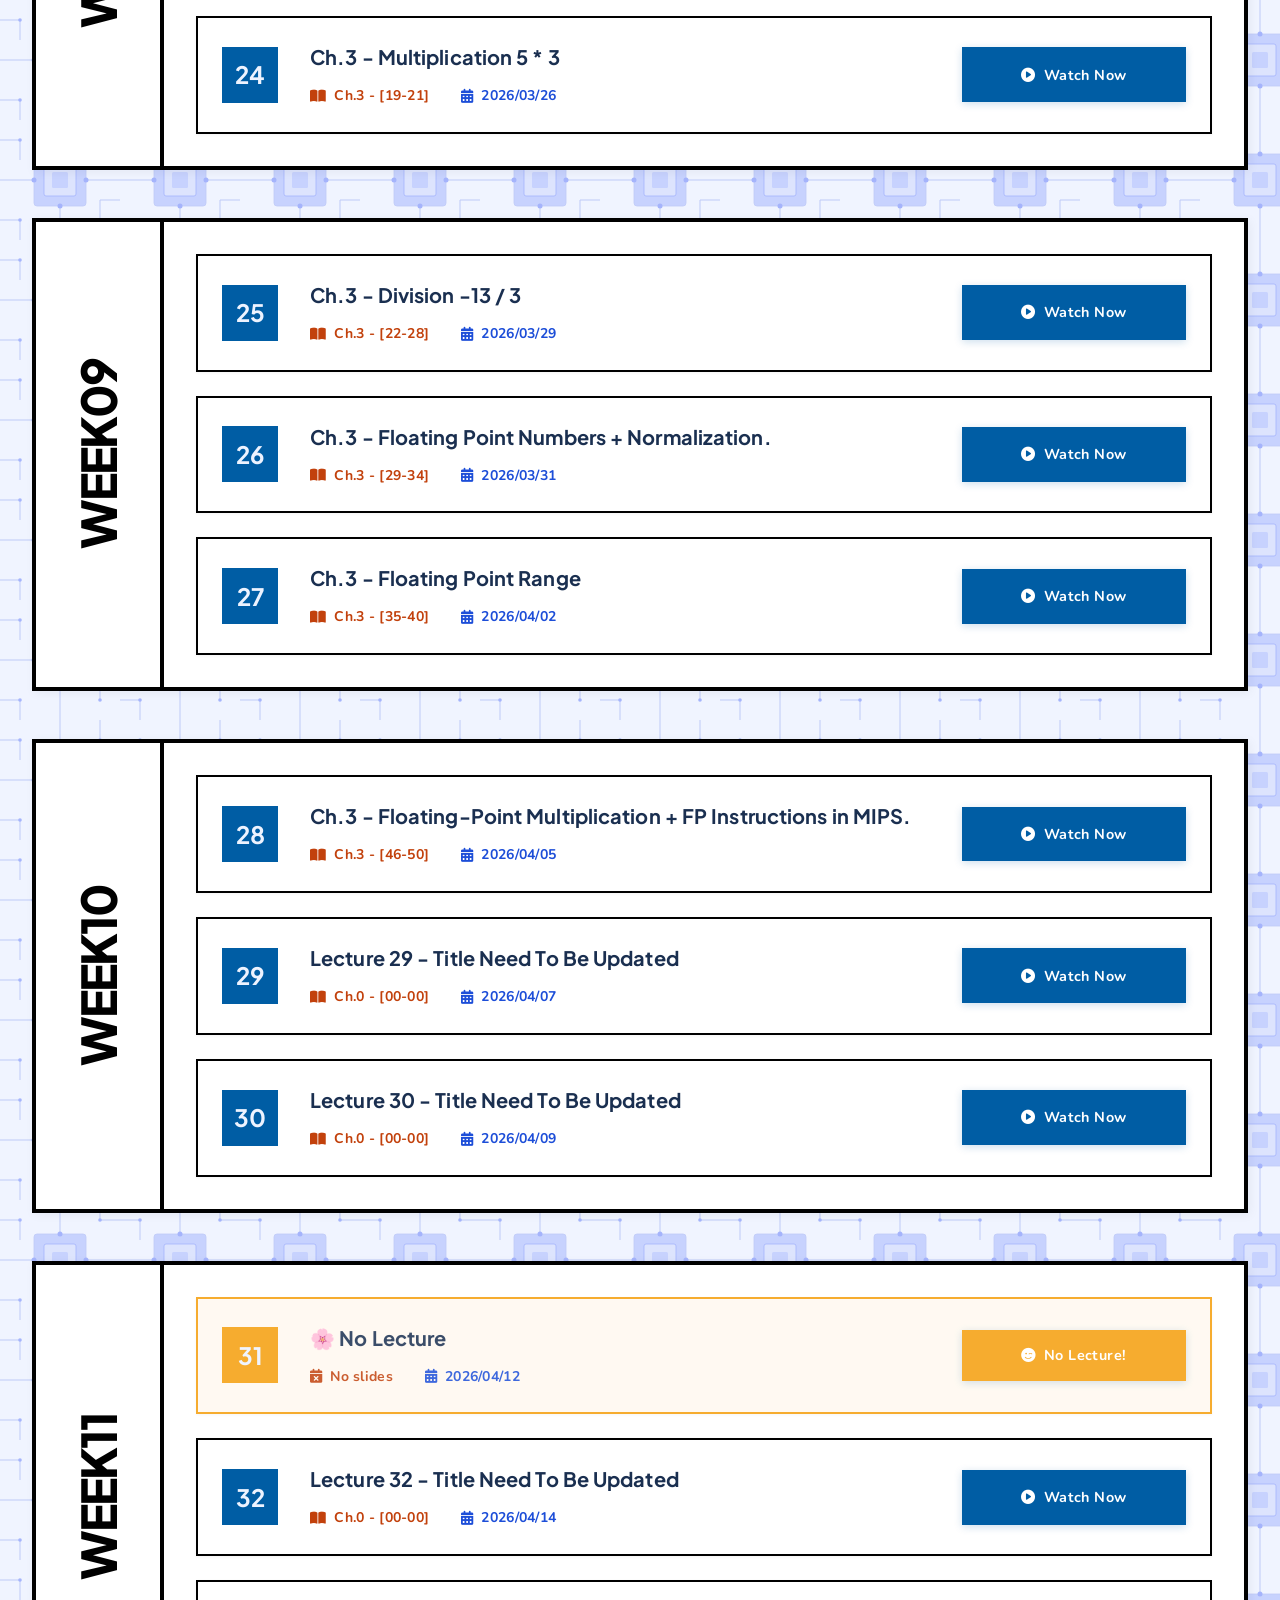
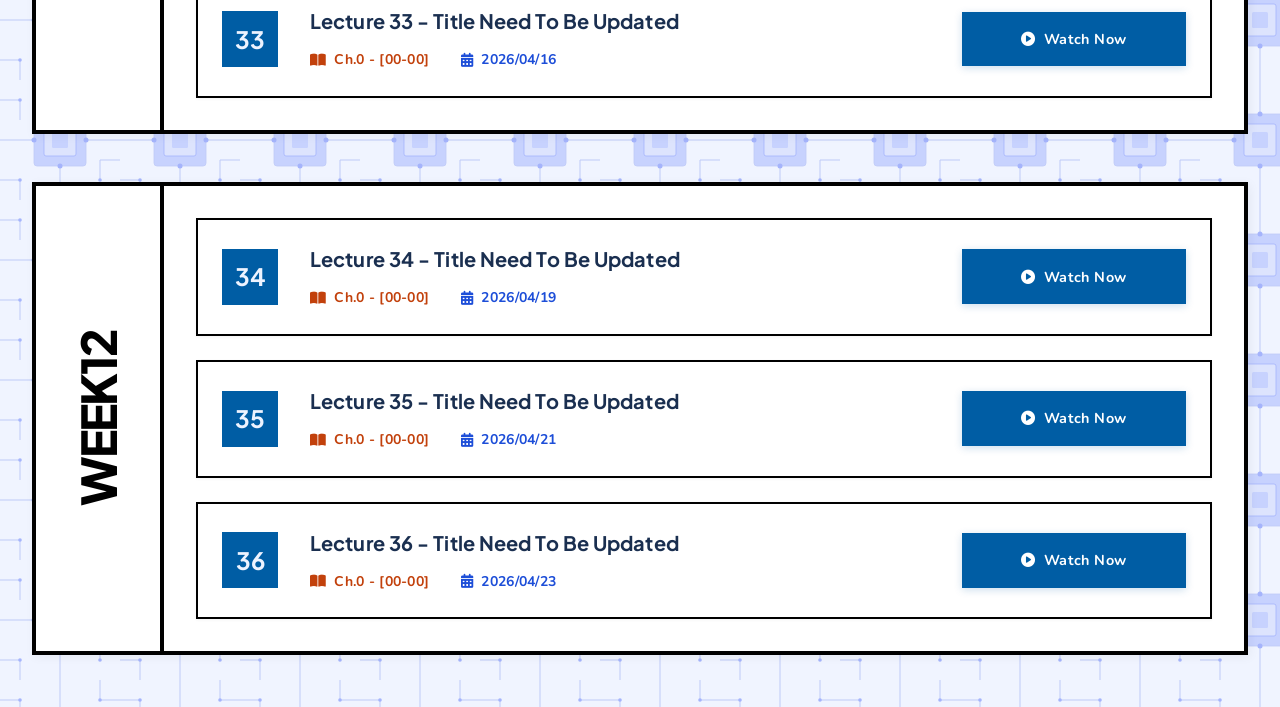
==== commit 4e588387: "update title and icons for old and new theme" ====
--- a/newTheme/index.html
+++ b/newTheme/index.html
@@ -11,6 +11,8 @@
   <link
     href="https://fonts.googleapis.com/css2?family=Plus+Jakarta+Sans:wght@400;500;600;700;800;900&family=Nunito:wght@400;500;600;700;800&family=IBM+Plex+Mono:wght@400;600;700&display=swap"
     rel="stylesheet" />
+        <link rel="icon" href="https://encrypted-tbn0.gstatic.com/images?q=tbn:ANd9GcS3FBYS25_R4mi8JB-zTHfVfymTfnUjZjHsDw&s" type="image/x-icon">
+
   <link rel="stylesheet" href="style.css" />
 </head>
 
--- a/newTheme/style.css
+++ b/newTheme/style.css
@@ -36,7 +36,9 @@
 }
 
 /* ===== RESET & BASE ===== */
-*, *::before, *::after {
+*,
+*::before,
+*::after {
   box-sizing: border-box;
   margin: 0;
   padding: 0;
@@ -149,13 +151,11 @@
   content: '';
   position: absolute;
   inset: 0;
-  background: repeating-linear-gradient(
-    45deg,
-    rgba(255,255,255,0.03) 0px,
-    rgba(255,255,255,0.03) 1px,
-    transparent 1px,
-    transparent 20px
-  );
+  background: repeating-linear-gradient(45deg,
+      rgba(255, 255, 255, 0.03) 0px,
+      rgba(255, 255, 255, 0.03) 1px,
+      transparent 1px,
+      transparent 20px);
   pointer-events: none;
 }
 
@@ -214,7 +214,7 @@
   font-weight: 700;
   font-size: 1rem;
   border-radius: var(--radius);
-  box-shadow: 0 1px 4px rgba(0,0,0,0.1);
+  box-shadow: 0 1px 4px rgba(0, 0, 0, 0.1);
   display: inline-flex;
   align-items: center;
 }
@@ -231,7 +231,7 @@
   display: inline-flex;
   align-items: center;
   gap: 0.5rem;
-  box-shadow: 0 1px 4px rgba(0,0,0,0.1);
+  box-shadow: 0 1px 4px rgba(0, 0, 0, 0.1);
   transition: background-color var(--transition-base);
   font-family: var(--font-body);
 }
@@ -493,4 +493,4 @@
     bottom: 1rem;
     right: 1rem;
   }
-}
+}
